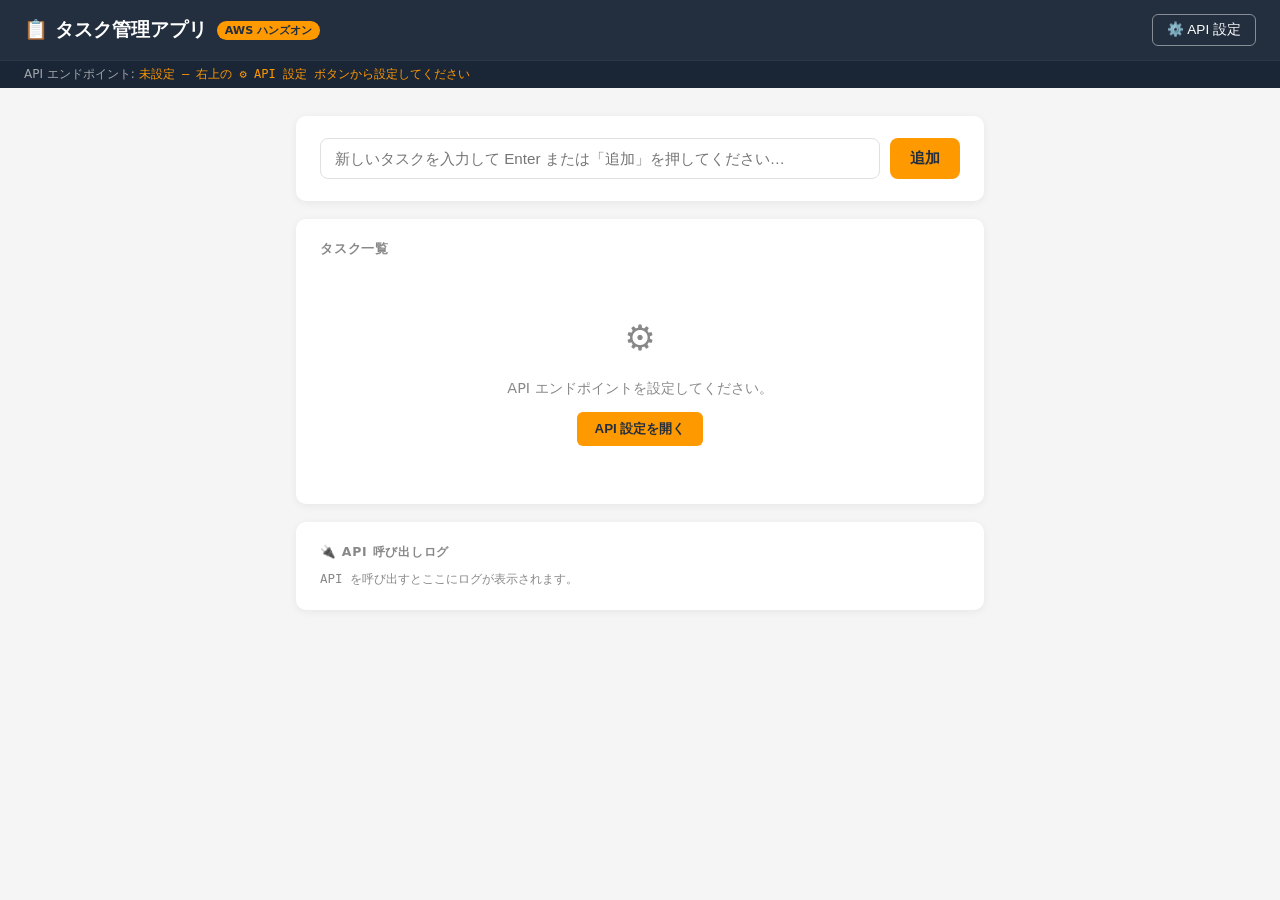
==== cloudformation-lambda-webapp/frontend/index.html @ 58112fe9 "feat: add cloudformation-lambda-webapp hands-on (Lambda + API Gateway + DynamoDB + S3) Agent-Logs-Ur" ====
<!DOCTYPE html>
<html lang="ja">
<head>
  <meta charset="UTF-8" />
  <meta name="viewport" content="width=device-width, initial-scale=1.0" />
  <title>タスク管理アプリ | AWS ハンズオン</title>
  <style>
    *, *::before, *::after { box-sizing: border-box; margin: 0; padding: 0; }

    :root {
      --primary: #232f3e;
      --accent:  #ff9900;
      --bg:      #f5f5f5;
      --card:    #ffffff;
      --text:    #333333;
      --muted:   #888888;
      --border:  #e0e0e0;
      --success: #2ecc71;
      --danger:  #e74c3c;
    }

    body {
      font-family: 'Segoe UI', system-ui, -apple-system, sans-serif;
      background: var(--bg);
      color: var(--text);
      min-height: 100vh;
    }

    /* ---- Header ---- */
    header {
      background: var(--primary);
      color: white;
      padding: 14px 24px;
      display: flex;
      align-items: center;
      justify-content: space-between;
    }
    .header-left { display: flex; align-items: center; gap: 10px; }
    header h1   { font-size: 1.2rem; font-weight: 600; }
    .aws-badge  {
      font-size: 0.7rem;
      background: var(--accent);
      color: var(--primary);
      padding: 2px 8px;
      border-radius: 12px;
      font-weight: 700;
    }
    .settings-btn {
      background: transparent;
      border: 1.5px solid rgba(255,255,255,0.45);
      color: white;
      padding: 6px 14px;
      border-radius: 6px;
      cursor: pointer;
      font-size: 0.85rem;
      display: flex;
      align-items: center;
      gap: 6px;
      transition: background 0.2s;
    }
    .settings-btn:hover { background: rgba(255,255,255,0.1); }

    /* ---- API Status Bar ---- */
    .api-bar {
      background: #1a2535;
      color: rgba(255,255,255,0.6);
      font-size: 0.75rem;
      padding: 5px 24px;
      border-top: 1px solid rgba(255,255,255,0.08);
      white-space: nowrap;
      overflow: hidden;
      text-overflow: ellipsis;
    }
    .api-bar .url { color: var(--accent); font-family: monospace; }

    /* ---- Main ---- */
    main {
      max-width: 720px;
      margin: 28px auto;
      padding: 0 16px;
    }

    /* ---- Card ---- */
    .card {
      background: var(--card);
      border-radius: 10px;
      box-shadow: 0 2px 8px rgba(0,0,0,0.06);
      padding: 22px 24px;
      margin-bottom: 18px;
    }

    /* ---- Add task form ---- */
    .add-form { display: flex; gap: 10px; }
    .add-form input {
      flex: 1;
      border: 1.5px solid var(--border);
      border-radius: 8px;
      padding: 10px 14px;
      font-size: 0.95rem;
      outline: none;
      transition: border-color 0.2s;
    }
    .add-form input:focus  { border-color: var(--accent); }
    .add-form button {
      background: var(--accent);
      color: var(--primary);
      border: none;
      border-radius: 8px;
      padding: 10px 20px;
      font-weight: 700;
      font-size: 0.95rem;
      cursor: pointer;
      white-space: nowrap;
      transition: opacity 0.2s;
    }
    .add-form button:hover    { opacity: 0.85; }
    .add-form button:disabled { opacity: 0.45; cursor: not-allowed; }

    /* ---- Task list ---- */
    .list-header {
      display: flex;
      align-items: center;
      justify-content: space-between;
      margin-bottom: 14px;
    }
    .list-header h2 {
      font-size: 0.8rem;
      font-weight: 700;
      color: var(--muted);
      text-transform: uppercase;
      letter-spacing: 0.06em;
    }
    .list-header .badge {
      font-size: 0.78rem;
      color: var(--muted);
    }

    .task-item {
      display: flex;
      align-items: center;
      gap: 12px;
      padding: 11px 0;
      border-bottom: 1px solid var(--border);
    }
    .task-item:last-child { border-bottom: none; }
    .task-item.done .task-title { text-decoration: line-through; color: var(--muted); }

    .check-circle {
      width: 22px; height: 22px;
      border: 2px solid var(--border);
      border-radius: 50%;
      cursor: pointer;
      display: flex; align-items: center; justify-content: center;
      flex-shrink: 0;
      font-size: 0.75rem;
      transition: all 0.18s;
      user-select: none;
    }
    .check-circle.checked { background: var(--success); border-color: var(--success); color: white; }
    .check-circle:hover    { border-color: var(--accent); }

    .task-title { flex: 1; font-size: 0.93rem; word-break: break-word; }

    .del-btn {
      background: none;
      border: none;
      color: var(--muted);
      cursor: pointer;
      padding: 4px 6px;
      border-radius: 4px;
      font-size: 0.9rem;
      opacity: 0;
      transition: color 0.15s, opacity 0.15s;
      flex-shrink: 0;
    }
    .task-item:hover .del-btn { opacity: 1; }
    .del-btn:hover { color: var(--danger); }

    .empty-state {
      text-align: center;
      padding: 36px 0;
      color: var(--muted);
      font-size: 0.9rem;
      line-height: 1.7;
    }
    .empty-state .icon { font-size: 2.2rem; margin-bottom: 8px; }
    .empty-state button {
      margin-top: 12px;
      padding: 8px 18px;
      background: var(--accent);
      color: var(--primary);
      border: none;
      border-radius: 6px;
      font-weight: 700;
      cursor: pointer;
    }

    /* ---- API log ---- */
    .log-card h3 {
      font-size: 0.78rem;
      font-weight: 700;
      color: var(--muted);
      text-transform: uppercase;
      letter-spacing: 0.06em;
      margin-bottom: 10px;
    }
    .log-entries {
      font-family: monospace;
      font-size: 0.78rem;
      max-height: 150px;
      overflow-y: auto;
    }
    .log-entry {
      padding: 4px 8px;
      border-radius: 4px;
      margin-bottom: 3px;
      display: flex;
      gap: 10px;
      align-items: baseline;
    }
    .log-entry.ok  { background: #f0fdf4; color: #166534; }
    .log-entry.err { background: #fef2f2; color: #991b1b; }
    .log-time { color: var(--muted); flex-shrink: 0; }

    /* ---- Settings Modal ---- */
    .overlay {
      position: fixed; inset: 0;
      background: rgba(0,0,0,0.5);
      display: flex; align-items: center; justify-content: center;
      z-index: 200;
    }
    .overlay.hidden { display: none; }
    .modal {
      background: var(--card);
      border-radius: 12px;
      padding: 28px;
      width: 100%;
      max-width: 500px;
      margin: 16px;
      box-shadow: 0 20px 60px rgba(0,0,0,0.2);
    }
    .modal h2    { font-size: 1.1rem; margin-bottom: 4px; }
    .modal .sub  { color: var(--muted); font-size: 0.85rem; margin-bottom: 20px; line-height: 1.5; }
    .modal label { display: block; font-size: 0.85rem; font-weight: 600; margin-bottom: 6px; }
    .modal input {
      width: 100%;
      border: 1.5px solid var(--border);
      border-radius: 8px;
      padding: 10px 14px;
      font-size: 0.85rem;
      font-family: monospace;
      outline: none;
      transition: border-color 0.2s;
    }
    .modal input:focus { border-color: var(--accent); }
    .modal .hint { font-size: 0.78rem; color: var(--muted); margin-top: 6px; margin-bottom: 22px; line-height: 1.5; }
    .modal .hint code {
      background: #f5f5f5;
      padding: 1px 5px;
      border-radius: 3px;
      font-family: monospace;
    }
    .modal-actions { display: flex; justify-content: flex-end; gap: 10px; }
    .modal-actions button {
      padding: 9px 20px;
      border-radius: 7px;
      font-size: 0.88rem;
      cursor: pointer;
      font-weight: 600;
    }
    .btn-cancel { background: transparent; border: 1.5px solid var(--border); color: var(--text); }
    .btn-save   { background: var(--accent); border: none; color: var(--primary); }
    .btn-cancel:hover { background: var(--bg); }
    .btn-save:hover   { opacity: 0.85; }
  </style>
</head>
<body>

  <!-- ===== Header ===== -->
  <header>
    <div class="header-left">
      <h1>📋 タスク管理アプリ</h1>
      <span class="aws-badge">AWS ハンズオン</span>
    </div>
    <button class="settings-btn" onclick="openSettings()">⚙️ API 設定</button>
  </header>

  <div class="api-bar">
    API エンドポイント:&nbsp;<span class="url" id="apiUrlDisplay">未設定 — 右上の ⚙️ API 設定 ボタンから設定してください</span>
  </div>

  <!-- ===== Main ===== -->
  <main>

    <!-- Add task -->
    <div class="card">
      <div class="add-form">
        <input id="taskInput" type="text" placeholder="新しいタスクを入力して Enter または「追加」を押してください…" maxlength="100"
               onkeydown="if(event.key==='Enter') addTask()" />
        <button id="addBtn" onclick="addTask()">追加</button>
      </div>
    </div>

    <!-- Task list -->
    <div class="card">
      <div class="list-header">
        <h2>タスク一覧</h2>
        <span class="badge" id="taskBadge"></span>
      </div>
      <div id="taskList">
        <div class="empty-state">
          <div class="icon">⚙️</div>
          API エンドポイントを設定してください。<br>
          <button onclick="openSettings()">API 設定を開く</button>
        </div>
      </div>
    </div>

    <!-- API log -->
    <div class="card log-card">
      <h3>🔌 API 呼び出しログ</h3>
      <div class="log-entries" id="logEntries">
        <div style="color:var(--muted);font-size:0.78rem;">API を呼び出すとここにログが表示されます。</div>
      </div>
    </div>

  </main>

  <!-- ===== Settings Modal ===== -->
  <div class="overlay hidden" id="overlay" onclick="handleOverlayClick(event)">
    <div class="modal">
      <h2>⚙️ API エンドポイントの設定</h2>
      <p class="sub">
        CloudFormation スタックのデプロイ後、コンソールの「出力」タブに表示される
        <strong>ApiEndpoint</strong> の値をコピーして貼り付けてください。
      </p>
      <label for="apiUrlInput">API Gateway エンドポイント URL</label>
      <input id="apiUrlInput" type="text"
             placeholder="https://xxxxxxxxxx.execute-api.ap-northeast-1.amazonaws.com/prod" />
      <p class="hint">
        💡 例: <code>https://abc12345.execute-api.ap-northeast-1.amazonaws.com/prod</code><br>
        末尾のスラッシュは不要です。
      </p>
      <div class="modal-actions">
        <button class="btn-cancel" onclick="closeSettings()">キャンセル</button>
        <button class="btn-save"   onclick="saveSettings()">保存して再読み込み</button>
      </div>
    </div>
  </div>

  <script>
    'use strict';

    const LS_KEY = 'task-app-api-url';
    let apiBase = (localStorage.getItem(LS_KEY) || '').replace(/\/$/, '');
    let tasks   = [];

    /* ------------------------------------------------------------------ */
    /* Settings modal                                                       */
    /* ------------------------------------------------------------------ */
    function openSettings() {
      document.getElementById('apiUrlInput').value = apiBase;
      document.getElementById('overlay').classList.remove('hidden');
    }
    function closeSettings() {
      document.getElementById('overlay').classList.add('hidden');
    }
    function handleOverlayClick(e) {
      if (e.target === document.getElementById('overlay')) closeSettings();
    }
    function saveSettings() {
      const val = document.getElementById('apiUrlInput').value.trim().replace(/\/$/, '');
      if (!val) { alert('URL を入力してください。'); return; }
      localStorage.setItem(LS_KEY, val);
      apiBase = val;
      updateApiBar();
      closeSettings();
      loadTasks();
    }
    function updateApiBar() {
      document.getElementById('apiUrlDisplay').textContent =
        apiBase || '未設定 — 右上の ⚙️ API 設定 ボタンから設定してください';
    }

    /* ------------------------------------------------------------------ */
    /* API log                                                              */
    /* ------------------------------------------------------------------ */
    function addLog(method, path, status, ok) {
      const entries = document.getElementById('logEntries');
      // 初回ログ時にプレースホルダーを消す
      if (entries.children.length === 1 && !entries.children[0].classList.contains('log-entry')) {
        entries.innerHTML = '';
      }
      const t   = new Date().toLocaleTimeString('ja-JP');
      const div = document.createElement('div');
      div.className = 'log-entry ' + (ok ? 'ok' : 'err');
      div.innerHTML =
        `<span class="log-time">${t}</span>` +
        `<span>${method} ${path}</span>` +
        `<span>→ ${status}</span>`;
      entries.insertBefore(div, entries.firstChild);
      while (entries.children.length > 20) entries.removeChild(entries.lastChild);
    }

    /* ------------------------------------------------------------------ */
    /* Generic API call                                                     */
    /* ------------------------------------------------------------------ */
    async function callApi(method, path, body) {
      if (!apiBase) {
        openSettings();
        return null;
      }
      const opts = { method, headers: { 'Content-Type': 'application/json' } };
      if (body !== undefined) opts.body = JSON.stringify(body);
      try {
        const resp = await fetch(apiBase + path, opts);
        const data = await resp.json();
        addLog(method, path, resp.status, resp.ok);
        if (!resp.ok) throw new Error(data.error || resp.statusText);
        return data;
      } catch (err) {
        addLog(method, path, err.message || 'エラー', false);
        console.error(err);
        return null;
      }
    }

    /* ------------------------------------------------------------------ */
    /* Render                                                               */
    /* ------------------------------------------------------------------ */
    function renderTasks() {
      const list    = document.getElementById('taskList');
      const pending = tasks.filter(t => !t.completed).length;
      document.getElementById('taskBadge').textContent =
        tasks.length === 0 ? '' : `残り ${pending} / ${tasks.length} 件`;

      if (tasks.length === 0) {
        list.innerHTML =
          '<div class="empty-state">' +
          '<div class="icon">✅</div>' +
          'タスクはありません。<br>上のフォームから追加してください。' +
          '</div>';
        return;
      }

      list.innerHTML = tasks.map(task => `
        <div class="task-item${task.completed ? ' done' : ''}" id="ti-${task.id}">
          <div class="check-circle${task.completed ? ' checked' : ''}"
               onclick="toggleTask('${task.id}', ${!task.completed})"
               title="${task.completed ? '未完了に戻す' : '完了にする'}">
            ${task.completed ? '✓' : ''}
          </div>
          <span class="task-title">${escHtml(task.title)}</span>
          <button class="del-btn" onclick="deleteTask('${task.id}')" title="削除">🗑</button>
        </div>`).join('');
    }

    /* ------------------------------------------------------------------ */
    /* CRUD operations                                                      */
    /* ------------------------------------------------------------------ */
    async function loadTasks() {
      document.getElementById('taskList').innerHTML =
        '<div class="empty-state"><div class="icon">⏳</div>読み込み中…</div>';
      const data = await callApi('GET', '/tasks');
      if (data === null) {
        document.getElementById('taskList').innerHTML =
          '<div class="empty-state"><div class="icon">⚠️</div>' +
          'API に接続できませんでした。<br>設定を確認してください。' +
          '<br><button onclick="openSettings()">API 設定を開く</button></div>';
        return;
      }
      tasks = data;
      renderTasks();
    }

    async function addTask() {
      const input = document.getElementById('taskInput');
      const title = input.value.trim();
      if (!title) { input.focus(); return; }
      const btn = document.getElementById('addBtn');
      btn.disabled = true;
      const result = await callApi('POST', '/tasks', { title });
      btn.disabled = false;
      if (result) {
        input.value = '';
        tasks.unshift(result);
        renderTasks();
      }
    }

    async function toggleTask(id, completed) {
      const result = await callApi('PUT', `/tasks/${id}`, { completed });
      if (result) {
        const idx = tasks.findIndex(t => t.id === id);
        if (idx !== -1) { tasks[idx] = result; }
        renderTasks();
      }
    }

    async function deleteTask(id) {
      if (!confirm('このタスクを削除しますか？')) return;
      const result = await callApi('DELETE', `/tasks/${id}`);
      if (result !== null) {
        tasks = tasks.filter(t => t.id !== id);
        renderTasks();
      }
    }

    /* ------------------------------------------------------------------ */
    /* Utilities                                                            */
    /* ------------------------------------------------------------------ */
    function escHtml(s) {
      return s
        .replace(/&/g,  '&amp;')
        .replace(/</g,  '&lt;')
        .replace(/>/g,  '&gt;')
        .replace(/"/g,  '&quot;')
        .replace(/'/g,  '&#39;');
    }

    /* ------------------------------------------------------------------ */
    /* Init                                                                 */
    /* ------------------------------------------------------------------ */
    updateApiBar();
    if (apiBase) {
      loadTasks();
    }
  </script>
</body>
</html>
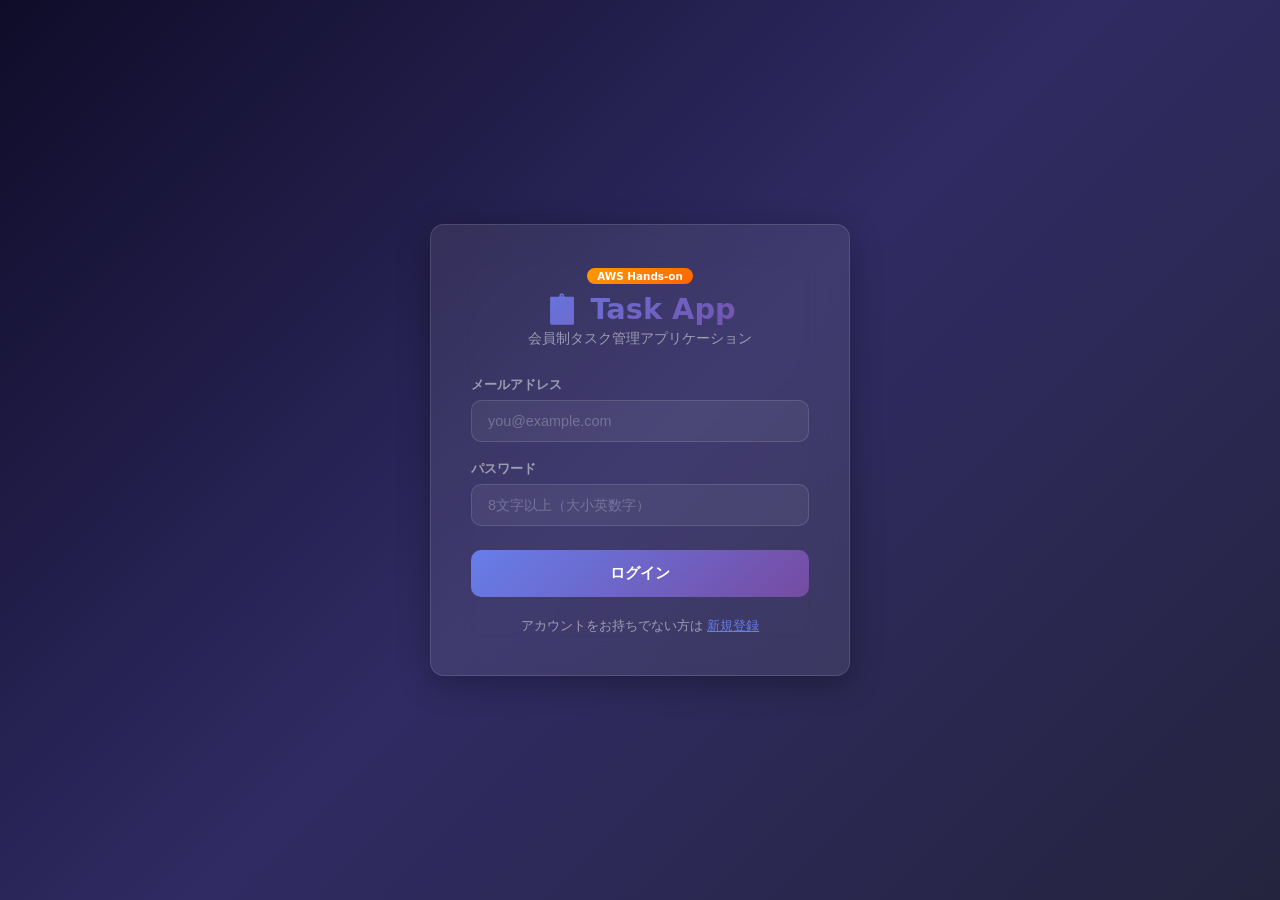
==== commit 7ce0ee8b: "feat: Add reference frontend HTML, rewrite README with full architecture docs Agent-Logs-Url: https:" ====
--- a/cloudformation-lambda-webapp/frontend/index.html
+++ b/cloudformation-lambda-webapp/frontend/index.html
@@ -1,530 +1,357 @@
+<!--
+  ============================================================
+  このファイルはリポジトリ上での参照用です。
+  実際のデプロイ時は CloudFormation テンプレート内の
+  S3DeployFunction Lambda が同等の HTML を自動生成し
+  S3 バケットに配置します。
+  ============================================================
+  API エンドポイントや Cognito の設定値はスタック作成時に
+  Lambda が自動で埋め込むため、手動設定は不要です。
+-->
 <!DOCTYPE html>
 <html lang="ja">
 <head>
-  <meta charset="UTF-8" />
-  <meta name="viewport" content="width=device-width, initial-scale=1.0" />
-  <title>タスク管理アプリ | AWS ハンズオン</title>
-  <style>
-    *, *::before, *::after { box-sizing: border-box; margin: 0; padding: 0; }
-
-    :root {
-      --primary: #232f3e;
-      --accent:  #ff9900;
-      --bg:      #f5f5f5;
-      --card:    #ffffff;
-      --text:    #333333;
-      --muted:   #888888;
-      --border:  #e0e0e0;
-      --success: #2ecc71;
-      --danger:  #e74c3c;
-    }
-
-    body {
-      font-family: 'Segoe UI', system-ui, -apple-system, sans-serif;
-      background: var(--bg);
-      color: var(--text);
-      min-height: 100vh;
-    }
-
-    /* ---- Header ---- */
-    header {
-      background: var(--primary);
-      color: white;
-      padding: 14px 24px;
-      display: flex;
-      align-items: center;
-      justify-content: space-between;
-    }
-    .header-left { display: flex; align-items: center; gap: 10px; }
-    header h1   { font-size: 1.2rem; font-weight: 600; }
-    .aws-badge  {
-      font-size: 0.7rem;
-      background: var(--accent);
-      color: var(--primary);
-      padding: 2px 8px;
-      border-radius: 12px;
-      font-weight: 700;
-    }
-    .settings-btn {
-      background: transparent;
-      border: 1.5px solid rgba(255,255,255,0.45);
-      color: white;
-      padding: 6px 14px;
-      border-radius: 6px;
-      cursor: pointer;
-      font-size: 0.85rem;
-      display: flex;
-      align-items: center;
-      gap: 6px;
-      transition: background 0.2s;
-    }
-    .settings-btn:hover { background: rgba(255,255,255,0.1); }
-
-    /* ---- API Status Bar ---- */
-    .api-bar {
-      background: #1a2535;
-      color: rgba(255,255,255,0.6);
-      font-size: 0.75rem;
-      padding: 5px 24px;
-      border-top: 1px solid rgba(255,255,255,0.08);
-      white-space: nowrap;
-      overflow: hidden;
-      text-overflow: ellipsis;
-    }
-    .api-bar .url { color: var(--accent); font-family: monospace; }
-
-    /* ---- Main ---- */
-    main {
-      max-width: 720px;
-      margin: 28px auto;
-      padding: 0 16px;
-    }
-
-    /* ---- Card ---- */
-    .card {
-      background: var(--card);
-      border-radius: 10px;
-      box-shadow: 0 2px 8px rgba(0,0,0,0.06);
-      padding: 22px 24px;
-      margin-bottom: 18px;
-    }
-
-    /* ---- Add task form ---- */
-    .add-form { display: flex; gap: 10px; }
-    .add-form input {
-      flex: 1;
-      border: 1.5px solid var(--border);
-      border-radius: 8px;
-      padding: 10px 14px;
-      font-size: 0.95rem;
-      outline: none;
-      transition: border-color 0.2s;
-    }
-    .add-form input:focus  { border-color: var(--accent); }
-    .add-form button {
-      background: var(--accent);
-      color: var(--primary);
-      border: none;
-      border-radius: 8px;
-      padding: 10px 20px;
-      font-weight: 700;
-      font-size: 0.95rem;
-      cursor: pointer;
-      white-space: nowrap;
-      transition: opacity 0.2s;
-    }
-    .add-form button:hover    { opacity: 0.85; }
-    .add-form button:disabled { opacity: 0.45; cursor: not-allowed; }
-
-    /* ---- Task list ---- */
-    .list-header {
-      display: flex;
-      align-items: center;
-      justify-content: space-between;
-      margin-bottom: 14px;
-    }
-    .list-header h2 {
-      font-size: 0.8rem;
-      font-weight: 700;
-      color: var(--muted);
-      text-transform: uppercase;
-      letter-spacing: 0.06em;
-    }
-    .list-header .badge {
-      font-size: 0.78rem;
-      color: var(--muted);
-    }
-
-    .task-item {
-      display: flex;
-      align-items: center;
-      gap: 12px;
-      padding: 11px 0;
-      border-bottom: 1px solid var(--border);
-    }
-    .task-item:last-child { border-bottom: none; }
-    .task-item.done .task-title { text-decoration: line-through; color: var(--muted); }
-
-    .check-circle {
-      width: 22px; height: 22px;
-      border: 2px solid var(--border);
-      border-radius: 50%;
-      cursor: pointer;
-      display: flex; align-items: center; justify-content: center;
-      flex-shrink: 0;
-      font-size: 0.75rem;
-      transition: all 0.18s;
-      user-select: none;
-    }
-    .check-circle.checked { background: var(--success); border-color: var(--success); color: white; }
-    .check-circle:hover    { border-color: var(--accent); }
-
-    .task-title { flex: 1; font-size: 0.93rem; word-break: break-word; }
-
-    .del-btn {
-      background: none;
-      border: none;
-      color: var(--muted);
-      cursor: pointer;
-      padding: 4px 6px;
-      border-radius: 4px;
-      font-size: 0.9rem;
-      opacity: 0;
-      transition: color 0.15s, opacity 0.15s;
-      flex-shrink: 0;
-    }
-    .task-item:hover .del-btn { opacity: 1; }
-    .del-btn:hover { color: var(--danger); }
-
-    .empty-state {
-      text-align: center;
-      padding: 36px 0;
-      color: var(--muted);
-      font-size: 0.9rem;
-      line-height: 1.7;
-    }
-    .empty-state .icon { font-size: 2.2rem; margin-bottom: 8px; }
-    .empty-state button {
-      margin-top: 12px;
-      padding: 8px 18px;
-      background: var(--accent);
-      color: var(--primary);
-      border: none;
-      border-radius: 6px;
-      font-weight: 700;
-      cursor: pointer;
-    }
-
-    /* ---- API log ---- */
-    .log-card h3 {
-      font-size: 0.78rem;
-      font-weight: 700;
-      color: var(--muted);
-      text-transform: uppercase;
-      letter-spacing: 0.06em;
-      margin-bottom: 10px;
-    }
-    .log-entries {
-      font-family: monospace;
-      font-size: 0.78rem;
-      max-height: 150px;
-      overflow-y: auto;
-    }
-    .log-entry {
-      padding: 4px 8px;
-      border-radius: 4px;
-      margin-bottom: 3px;
-      display: flex;
-      gap: 10px;
-      align-items: baseline;
-    }
-    .log-entry.ok  { background: #f0fdf4; color: #166534; }
-    .log-entry.err { background: #fef2f2; color: #991b1b; }
-    .log-time { color: var(--muted); flex-shrink: 0; }
-
-    /* ---- Settings Modal ---- */
-    .overlay {
-      position: fixed; inset: 0;
-      background: rgba(0,0,0,0.5);
-      display: flex; align-items: center; justify-content: center;
-      z-index: 200;
-    }
-    .overlay.hidden { display: none; }
-    .modal {
-      background: var(--card);
-      border-radius: 12px;
-      padding: 28px;
-      width: 100%;
-      max-width: 500px;
-      margin: 16px;
-      box-shadow: 0 20px 60px rgba(0,0,0,0.2);
-    }
-    .modal h2    { font-size: 1.1rem; margin-bottom: 4px; }
-    .modal .sub  { color: var(--muted); font-size: 0.85rem; margin-bottom: 20px; line-height: 1.5; }
-    .modal label { display: block; font-size: 0.85rem; font-weight: 600; margin-bottom: 6px; }
-    .modal input {
-      width: 100%;
-      border: 1.5px solid var(--border);
-      border-radius: 8px;
-      padding: 10px 14px;
-      font-size: 0.85rem;
-      font-family: monospace;
-      outline: none;
-      transition: border-color 0.2s;
-    }
-    .modal input:focus { border-color: var(--accent); }
-    .modal .hint { font-size: 0.78rem; color: var(--muted); margin-top: 6px; margin-bottom: 22px; line-height: 1.5; }
-    .modal .hint code {
-      background: #f5f5f5;
-      padding: 1px 5px;
-      border-radius: 3px;
-      font-family: monospace;
-    }
-    .modal-actions { display: flex; justify-content: flex-end; gap: 10px; }
-    .modal-actions button {
-      padding: 9px 20px;
-      border-radius: 7px;
-      font-size: 0.88rem;
-      cursor: pointer;
-      font-weight: 600;
-    }
-    .btn-cancel { background: transparent; border: 1.5px solid var(--border); color: var(--text); }
-    .btn-save   { background: var(--accent); border: none; color: var(--primary); }
-    .btn-cancel:hover { background: var(--bg); }
-    .btn-save:hover   { opacity: 0.85; }
-  </style>
+<meta charset="UTF-8"/>
+<meta name="viewport" content="width=device-width,initial-scale=1.0"/>
+<title>Task App | AWS Hands-on</title>
+<style>
+*,*::before,*::after{box-sizing:border-box;margin:0;padding:0}
+:root{--bg1:#0f0c29;--bg2:#302b63;--bg3:#24243e;--glass:rgba(255,255,255,.08);--glass-border:rgba(255,255,255,.12);--text:#f0f0f0;--muted:rgba(255,255,255,.5);--accent:#667eea;--accent2:#764ba2;--success:#48bb78;--danger:#fc8181;--warning:#f6ad55;--radius:14px;--shadow:0 8px 32px rgba(0,0,0,.3)}
+body{font-family:'Segoe UI',system-ui,-apple-system,sans-serif;background:linear-gradient(135deg,var(--bg1),var(--bg2),var(--bg3));color:var(--text);min-height:100vh;overflow-x:hidden}
+.hidden{display:none!important}
+
+/* Auth pages */
+.auth-wrap{min-height:100vh;display:flex;align-items:center;justify-content:center;padding:20px}
+.auth-card{background:var(--glass);backdrop-filter:blur(20px);border:1px solid var(--glass-border);border-radius:var(--radius);padding:40px;width:100%;max-width:420px;box-shadow:var(--shadow)}
+.auth-card h1{font-size:1.8rem;text-align:center;margin-bottom:4px;background:linear-gradient(135deg,var(--accent),var(--accent2));-webkit-background-clip:text;-webkit-text-fill-color:transparent}
+.auth-card .subtitle{text-align:center;color:var(--muted);font-size:.85rem;margin-bottom:28px}
+.auth-card .aws-tag{display:inline-block;background:linear-gradient(135deg,#ff9900,#ff6600);color:#fff;font-size:.65rem;padding:2px 10px;border-radius:20px;font-weight:700;margin-bottom:8px}
+.form-group{margin-bottom:18px}
+.form-group label{display:block;font-size:.82rem;color:var(--muted);margin-bottom:6px;font-weight:600}
+.form-group input{width:100%;background:rgba(255,255,255,.06);border:1px solid var(--glass-border);border-radius:10px;padding:12px 16px;color:var(--text);font-size:.9rem;outline:none;transition:border .2s}
+.form-group input:focus{border-color:var(--accent)}
+.form-group input::placeholder{color:rgba(255,255,255,.25)}
+.btn{width:100%;padding:13px;border:none;border-radius:10px;font-size:.95rem;font-weight:700;cursor:pointer;transition:all .2s;margin-top:6px}
+.btn-primary{background:linear-gradient(135deg,var(--accent),var(--accent2));color:#fff}
+.btn-primary:hover{opacity:.9;transform:translateY(-1px)}
+.btn-primary:disabled{opacity:.4;cursor:not-allowed;transform:none}
+.auth-link{text-align:center;margin-top:20px;font-size:.84rem;color:var(--muted)}
+.auth-link a{color:var(--accent);cursor:pointer;text-decoration:underline}
+.msg{padding:10px 14px;border-radius:8px;font-size:.82rem;margin-bottom:14px;display:none}
+.msg.err{display:block;background:rgba(252,129,129,.12);color:var(--danger);border:1px solid rgba(252,129,129,.2)}
+.msg.ok{display:block;background:rgba(72,187,120,.12);color:var(--success);border:1px solid rgba(72,187,120,.2)}
+
+/* App layout */
+.app-header{background:rgba(15,12,41,.85);backdrop-filter:blur(12px);border-bottom:1px solid var(--glass-border);padding:14px 24px;display:flex;align-items:center;justify-content:space-between;position:sticky;top:0;z-index:50}
+.app-header .logo{font-size:1.15rem;font-weight:700;background:linear-gradient(135deg,var(--accent),var(--accent2));-webkit-background-clip:text;-webkit-text-fill-color:transparent}
+.app-header .right{display:flex;align-items:center;gap:14px}
+.user-badge{font-size:.8rem;color:var(--muted);background:var(--glass);padding:6px 14px;border-radius:20px;border:1px solid var(--glass-border)}
+.btn-sm{padding:7px 16px;border:1px solid var(--glass-border);background:var(--glass);color:var(--text);border-radius:8px;font-size:.82rem;cursor:pointer;transition:all .2s}
+.btn-sm:hover{background:rgba(255,255,255,.12)}
+.btn-logout{border-color:rgba(252,129,129,.3);color:var(--danger)}
+.app-body{max-width:900px;margin:28px auto;padding:0 20px;display:grid;grid-template-columns:1fr 280px;gap:20px}
+@media(max-width:768px){.app-body{grid-template-columns:1fr}}
+
+.card{background:var(--glass);backdrop-filter:blur(16px);border:1px solid var(--glass-border);border-radius:var(--radius);padding:22px;box-shadow:var(--shadow);margin-bottom:18px}
+.card h2{font-size:.78rem;text-transform:uppercase;letter-spacing:.08em;color:var(--muted);margin-bottom:14px;font-weight:700}
+
+/* Add task */
+.add-row{display:flex;gap:10px}
+.add-row input{flex:1;background:rgba(255,255,255,.06);border:1px solid var(--glass-border);border-radius:10px;padding:11px 16px;color:var(--text);font-size:.9rem;outline:none;transition:border .2s}
+.add-row input:focus{border-color:var(--accent)}
+.add-row input::placeholder{color:rgba(255,255,255,.25)}
+.add-row button{background:linear-gradient(135deg,var(--accent),var(--accent2));color:#fff;border:none;border-radius:10px;padding:11px 22px;font-weight:700;font-size:.9rem;cursor:pointer;white-space:nowrap;transition:all .2s}
+.add-row button:hover{opacity:.9}
+
+/* Task list */
+.task-item{display:flex;align-items:center;gap:12px;padding:12px 0;border-bottom:1px solid var(--glass-border);transition:all .2s}
+.task-item:last-child{border-bottom:none}
+.task-item.done .task-title{text-decoration:line-through;color:var(--muted)}
+.chk{width:22px;height:22px;border:2px solid var(--glass-border);border-radius:50%;cursor:pointer;display:flex;align-items:center;justify-content:center;flex-shrink:0;font-size:.7rem;transition:all .18s;user-select:none}
+.chk.on{background:var(--success);border-color:var(--success);color:#fff}
+.chk:hover{border-color:var(--accent)}
+.task-title{flex:1;font-size:.9rem;word-break:break-word}
+.del-btn{background:none;border:none;color:var(--muted);cursor:pointer;padding:4px 8px;border-radius:6px;font-size:.85rem;opacity:0;transition:all .15s}
+.task-item:hover .del-btn{opacity:1}
+.del-btn:hover{color:var(--danger)}
+.empty{text-align:center;padding:36px 0;color:var(--muted);font-size:.88rem;line-height:1.8}
+.empty .icon{font-size:2.4rem;margin-bottom:8px}
+
+/* Stats */
+.stat-grid{display:grid;grid-template-columns:1fr 1fr;gap:10px;margin-bottom:16px}
+.stat-box{background:rgba(255,255,255,.04);border-radius:10px;padding:14px;text-align:center;border:1px solid var(--glass-border)}
+.stat-box .num{font-size:1.6rem;font-weight:800;background:linear-gradient(135deg,var(--accent),var(--accent2));-webkit-background-clip:text;-webkit-text-fill-color:transparent}
+.stat-box .lbl{font-size:.7rem;color:var(--muted);margin-top:2px}
+
+/* Profile */
+.profile-info{display:flex;flex-direction:column;gap:10px;font-size:.85rem}
+.profile-info .row{display:flex;justify-content:space-between;padding:8px 0;border-bottom:1px solid var(--glass-border)}
+.profile-info .row:last-child{border:none}
+.profile-info .lbl{color:var(--muted)}
+.profile-edit{margin-top:10px;display:flex;gap:8px}
+.profile-edit input{flex:1;background:rgba(255,255,255,.06);border:1px solid var(--glass-border);border-radius:8px;padding:8px 12px;color:var(--text);font-size:.82rem;outline:none}
+.profile-edit button{background:var(--accent);color:#fff;border:none;border-radius:8px;padding:8px 16px;font-size:.82rem;cursor:pointer;font-weight:600}
+
+/* Log */
+.log-entries{font-family:'Cascadia Code',monospace;font-size:.72rem;max-height:180px;overflow-y:auto}
+.log-entry{padding:4px 10px;border-radius:6px;margin-bottom:3px;display:flex;gap:10px;align-items:baseline}
+.log-entry.ok{background:rgba(72,187,120,.08);color:var(--success)}
+.log-entry.err{background:rgba(252,129,129,.08);color:var(--danger)}
+.log-time{color:var(--muted);flex-shrink:0}
+
+::-webkit-scrollbar{width:6px}
+::-webkit-scrollbar-track{background:transparent}
+::-webkit-scrollbar-thumb{background:var(--glass-border);border-radius:3px}
+.spinner{display:inline-block;width:18px;height:18px;border:2px solid var(--glass-border);border-top-color:var(--accent);border-radius:50%;animation:spin .6s linear infinite}
+@keyframes spin{to{transform:rotate(360deg)}}
+</style>
 </head>
 <body>
 
-  <!-- ===== Header ===== -->
-  <header>
-    <div class="header-left">
-      <h1>📋 タスク管理アプリ</h1>
-      <span class="aws-badge">AWS ハンズオン</span>
-    </div>
-    <button class="settings-btn" onclick="openSettings()">⚙️ API 設定</button>
-  </header>
-
-  <div class="api-bar">
-    API エンドポイント:&nbsp;<span class="url" id="apiUrlDisplay">未設定 — 右上の ⚙️ API 設定 ボタンから設定してください</span>
+<!-- ===== Login ===== -->
+<div id="login-view" class="view auth-wrap">
+<div class="auth-card">
+<div style="text-align:center"><span class="aws-tag">AWS Hands-on</span></div>
+<h1>📋 Task App</h1>
+<p class="subtitle">会員制タスク管理アプリケーション</p>
+<div id="login-msg" class="msg"></div>
+<div class="form-group"><label>メールアドレス</label><input id="login-email" type="email" placeholder="you@example.com"/></div>
+<div class="form-group"><label>パスワード</label><input id="login-password" type="password" placeholder="8文字以上（大小英数字）"/></div>
+<button class="btn btn-primary" id="login-btn" onclick="doLogin()">ログイン</button>
+<p class="auth-link">アカウントをお持ちでない方は <a onclick="showView('register')">新規登録</a></p>
+</div></div>
+
+<!-- ===== Register ===== -->
+<div id="register-view" class="view auth-wrap hidden">
+<div class="auth-card">
+<div style="text-align:center"><span class="aws-tag">AWS Hands-on</span></div>
+<h1>新規登録</h1>
+<p class="subtitle">メールアドレスで会員登録</p>
+<div id="reg-msg" class="msg"></div>
+<div class="form-group"><label>メールアドレス</label><input id="reg-email" type="email" placeholder="you@example.com"/></div>
+<div class="form-group"><label>パスワード</label><input id="reg-password" type="password" placeholder="8文字以上（大小英数字）"/></div>
+<div class="form-group"><label>パスワード（確認）</label><input id="reg-password2" type="password" placeholder="もう一度入力"/></div>
+<button class="btn btn-primary" onclick="doRegister()">登録する</button>
+<p class="auth-link">アカウントをお持ちの方は <a onclick="showView('login')">ログイン</a></p>
+</div></div>
+
+<!-- ===== Verify ===== -->
+<div id="verify-view" class="view auth-wrap hidden">
+<div class="auth-card">
+<div style="text-align:center"><span class="aws-tag">AWS Hands-on</span></div>
+<h1>メール確認</h1>
+<p class="subtitle">登録メールアドレスに届いた確認コードを入力してください</p>
+<div id="verify-msg" class="msg"></div>
+<div class="form-group"><label>確認コード</label><input id="verify-code" type="text" placeholder="6桁の確認コード" maxlength="6"/></div>
+<button class="btn btn-primary" onclick="doVerify()">確認する</button>
+<p class="auth-link"><a onclick="doResend()">確認コードを再送信</a></p>
+</div></div>
+
+<!-- ===== Main App ===== -->
+<div id="app-view" class="view hidden">
+<div class="app-header">
+  <span class="logo">📋 Task App</span>
+  <div class="right">
+    <span class="user-badge" id="user-email"></span>
+    <button class="btn-sm" onclick="showProfile()">プロフィール</button>
+    <button class="btn-sm btn-logout" onclick="doLogout()">ログアウト</button>
   </div>
-
-  <!-- ===== Main ===== -->
-  <main>
-
-    <!-- Add task -->
-    <div class="card">
-      <div class="add-form">
-        <input id="taskInput" type="text" placeholder="新しいタスクを入力して Enter または「追加」を押してください…" maxlength="100"
-               onkeydown="if(event.key==='Enter') addTask()" />
-        <button id="addBtn" onclick="addTask()">追加</button>
+</div>
+<div class="app-body">
+  <div class="main-col">
+    <div class="card"><h2>タスクを追加</h2>
+      <div class="add-row">
+        <input id="taskInput" type="text" placeholder="新しいタスクを入力…" maxlength="200" onkeydown="if(event.key==='Enter')addTask()"/>
+        <button onclick="addTask()">追加</button>
       </div>
     </div>
-
-    <!-- Task list -->
-    <div class="card">
-      <div class="list-header">
-        <h2>タスク一覧</h2>
-        <span class="badge" id="taskBadge"></span>
+    <div class="card"><h2>タスク一覧 <span id="taskBadge" style="float:right;font-weight:400"></span></h2>
+      <div id="taskList"><div class="empty"><div class="icon"><div class="spinner"></div></div>読み込み中…</div></div>
+    </div>
+    <div class="card"><h2>API ログ</h2>
+      <div class="log-entries" id="logEntries"><div style="color:var(--muted);font-size:.78rem">API を呼び出すとここにログが表示されます</div></div>
+    </div>
+  </div>
+  <div class="side-col">
+    <div class="card"><h2>統計</h2>
+      <div class="stat-grid">
+        <div class="stat-box"><div class="num" id="stat-total">0</div><div class="lbl">全タスク</div></div>
+        <div class="stat-box"><div class="num" id="stat-done">0</div><div class="lbl">完了</div></div>
+        <div class="stat-box"><div class="num" id="stat-pending">0</div><div class="lbl">未完了</div></div>
+        <div class="stat-box"><div class="num" id="stat-rate">0%</div><div class="lbl">完了率</div></div>
       </div>
-      <div id="taskList">
-        <div class="empty-state">
-          <div class="icon">⚙️</div>
-          API エンドポイントを設定してください。<br>
-          <button onclick="openSettings()">API 設定を開く</button>
-        </div>
+    </div>
+    <div class="card"><h2>プロフィール</h2>
+      <div class="profile-info">
+        <div class="row"><span class="lbl">メール</span><span id="prof-email">-</span></div>
+        <div class="row"><span class="lbl">表示名</span><span id="prof-name">-</span></div>
       </div>
-    </div>
-
-    <!-- API log -->
-    <div class="card log-card">
-      <h3>🔌 API 呼び出しログ</h3>
-      <div class="log-entries" id="logEntries">
-        <div style="color:var(--muted);font-size:0.78rem;">API を呼び出すとここにログが表示されます。</div>
+      <div class="profile-edit">
+        <input id="prof-name-input" placeholder="表示名を変更"/>
+        <button onclick="updateProfile()">保存</button>
       </div>
     </div>
-
-  </main>
-
-  <!-- ===== Settings Modal ===== -->
-  <div class="overlay hidden" id="overlay" onclick="handleOverlayClick(event)">
-    <div class="modal">
-      <h2>⚙️ API エンドポイントの設定</h2>
-      <p class="sub">
-        CloudFormation スタックのデプロイ後、コンソールの「出力」タブに表示される
-        <strong>ApiEndpoint</strong> の値をコピーして貼り付けてください。
-      </p>
-      <label for="apiUrlInput">API Gateway エンドポイント URL</label>
-      <input id="apiUrlInput" type="text"
-             placeholder="https://xxxxxxxxxx.execute-api.ap-northeast-1.amazonaws.com/prod" />
-      <p class="hint">
-        💡 例: <code>https://abc12345.execute-api.ap-northeast-1.amazonaws.com/prod</code><br>
-        末尾のスラッシュは不要です。
-      </p>
-      <div class="modal-actions">
-        <button class="btn-cancel" onclick="closeSettings()">キャンセル</button>
-        <button class="btn-save"   onclick="saveSettings()">保存して再読み込み</button>
-      </div>
+    <div class="card" style="text-align:center;font-size:.75rem;color:var(--muted)">
+      <p>Powered by AWS</p>
+      <p style="margin-top:4px">CloudFormation / Cognito / Aurora<br/>API Gateway / Lambda / CloudFront<br/>S3 / DynamoDB / SQS / SNS</p>
     </div>
   </div>
-
-  <script>
-    'use strict';
-
-    const LS_KEY = 'task-app-api-url';
-    let apiBase = (localStorage.getItem(LS_KEY) || '').replace(/\/$/, '');
-    let tasks   = [];
-
-    /* ------------------------------------------------------------------ */
-    /* Settings modal                                                       */
-    /* ------------------------------------------------------------------ */
-    function openSettings() {
-      document.getElementById('apiUrlInput').value = apiBase;
-      document.getElementById('overlay').classList.remove('hidden');
-    }
-    function closeSettings() {
-      document.getElementById('overlay').classList.add('hidden');
-    }
-    function handleOverlayClick(e) {
-      if (e.target === document.getElementById('overlay')) closeSettings();
-    }
-    function saveSettings() {
-      const val = document.getElementById('apiUrlInput').value.trim().replace(/\/$/, '');
-      if (!val) { alert('URL を入力してください。'); return; }
-      localStorage.setItem(LS_KEY, val);
-      apiBase = val;
-      updateApiBar();
-      closeSettings();
-      loadTasks();
-    }
-    function updateApiBar() {
-      document.getElementById('apiUrlDisplay').textContent =
-        apiBase || '未設定 — 右上の ⚙️ API 設定 ボタンから設定してください';
-    }
-
-    /* ------------------------------------------------------------------ */
-    /* API log                                                              */
-    /* ------------------------------------------------------------------ */
-    function addLog(method, path, status, ok) {
-      const entries = document.getElementById('logEntries');
-      // 初回ログ時にプレースホルダーを消す
-      if (entries.children.length === 1 && !entries.children[0].classList.contains('log-entry')) {
-        entries.innerHTML = '';
-      }
-      const t   = new Date().toLocaleTimeString('ja-JP');
-      const div = document.createElement('div');
-      div.className = 'log-entry ' + (ok ? 'ok' : 'err');
-      div.innerHTML =
-        `<span class="log-time">${t}</span>` +
-        `<span>${method} ${path}</span>` +
-        `<span>→ ${status}</span>`;
-      entries.insertBefore(div, entries.firstChild);
-      while (entries.children.length > 20) entries.removeChild(entries.lastChild);
-    }
-
-    /* ------------------------------------------------------------------ */
-    /* Generic API call                                                     */
-    /* ------------------------------------------------------------------ */
-    async function callApi(method, path, body) {
-      if (!apiBase) {
-        openSettings();
-        return null;
-      }
-      const opts = { method, headers: { 'Content-Type': 'application/json' } };
-      if (body !== undefined) opts.body = JSON.stringify(body);
-      try {
-        const resp = await fetch(apiBase + path, opts);
-        const data = await resp.json();
-        addLog(method, path, resp.status, resp.ok);
-        if (!resp.ok) throw new Error(data.error || resp.statusText);
-        return data;
-      } catch (err) {
-        addLog(method, path, err.message || 'エラー', false);
-        console.error(err);
-        return null;
-      }
-    }
-
-    /* ------------------------------------------------------------------ */
-    /* Render                                                               */
-    /* ------------------------------------------------------------------ */
-    function renderTasks() {
-      const list    = document.getElementById('taskList');
-      const pending = tasks.filter(t => !t.completed).length;
-      document.getElementById('taskBadge').textContent =
-        tasks.length === 0 ? '' : `残り ${pending} / ${tasks.length} 件`;
-
-      if (tasks.length === 0) {
-        list.innerHTML =
-          '<div class="empty-state">' +
-          '<div class="icon">✅</div>' +
-          'タスクはありません。<br>上のフォームから追加してください。' +
-          '</div>';
-        return;
-      }
-
-      list.innerHTML = tasks.map(task => `
-        <div class="task-item${task.completed ? ' done' : ''}" id="ti-${task.id}">
-          <div class="check-circle${task.completed ? ' checked' : ''}"
-               onclick="toggleTask('${task.id}', ${!task.completed})"
-               title="${task.completed ? '未完了に戻す' : '完了にする'}">
-            ${task.completed ? '✓' : ''}
-          </div>
-          <span class="task-title">${escHtml(task.title)}</span>
-          <button class="del-btn" onclick="deleteTask('${task.id}')" title="削除">🗑</button>
-        </div>`).join('');
-    }
-
-    /* ------------------------------------------------------------------ */
-    /* CRUD operations                                                      */
-    /* ------------------------------------------------------------------ */
-    async function loadTasks() {
-      document.getElementById('taskList').innerHTML =
-        '<div class="empty-state"><div class="icon">⏳</div>読み込み中…</div>';
-      const data = await callApi('GET', '/tasks');
-      if (data === null) {
-        document.getElementById('taskList').innerHTML =
-          '<div class="empty-state"><div class="icon">⚠️</div>' +
-          'API に接続できませんでした。<br>設定を確認してください。' +
-          '<br><button onclick="openSettings()">API 設定を開く</button></div>';
-        return;
-      }
-      tasks = data;
-      renderTasks();
-    }
-
-    async function addTask() {
-      const input = document.getElementById('taskInput');
-      const title = input.value.trim();
-      if (!title) { input.focus(); return; }
-      const btn = document.getElementById('addBtn');
-      btn.disabled = true;
-      const result = await callApi('POST', '/tasks', { title });
-      btn.disabled = false;
-      if (result) {
-        input.value = '';
-        tasks.unshift(result);
-        renderTasks();
-      }
-    }
-
-    async function toggleTask(id, completed) {
-      const result = await callApi('PUT', `/tasks/${id}`, { completed });
-      if (result) {
-        const idx = tasks.findIndex(t => t.id === id);
-        if (idx !== -1) { tasks[idx] = result; }
-        renderTasks();
-      }
-    }
-
-    async function deleteTask(id) {
-      if (!confirm('このタスクを削除しますか？')) return;
-      const result = await callApi('DELETE', `/tasks/${id}`);
-      if (result !== null) {
-        tasks = tasks.filter(t => t.id !== id);
-        renderTasks();
-      }
-    }
-
-    /* ------------------------------------------------------------------ */
-    /* Utilities                                                            */
-    /* ------------------------------------------------------------------ */
-    function escHtml(s) {
-      return s
-        .replace(/&/g,  '&amp;')
-        .replace(/</g,  '&lt;')
-        .replace(/>/g,  '&gt;')
-        .replace(/"/g,  '&quot;')
-        .replace(/'/g,  '&#39;');
-    }
-
-    /* ------------------------------------------------------------------ */
-    /* Init                                                                 */
-    /* ------------------------------------------------------------------ */
-    updateApiBar();
-    if (apiBase) {
-      loadTasks();
-    }
-  </script>
+</div>
+</div>
+
+<script>
+'use strict';
+/*
+ * 注意: このファイルはリポジトリ上の参照用です。
+ * 実際にデプロイされる HTML では以下の定数がスタック作成時に
+ * Lambda によって自動的に埋め込まれます。
+ */
+const API       = '%%API_ENDPOINT%%';   // e.g. https://xxx.execute-api.ap-northeast-1.amazonaws.com/prod
+const REGION    = '%%REGION%%';         // e.g. ap-northeast-1
+const POOL_ID   = '%%POOL_ID%%';       // e.g. ap-northeast-1_XXXXXXXXX
+const CLIENT_ID = '%%CLIENT_ID%%';     // e.g. abcdefg1234567
+const COGNITO_EP= 'https://cognito-idp.'+REGION+'.amazonaws.com/';
+let tasks=[], pendingEmail='';
+
+/* --- View switching --- */
+function showView(v){
+  document.querySelectorAll('.view').forEach(el=>el.classList.add('hidden'));
+  document.getElementById(v+'-view').classList.remove('hidden');
+}
+
+/* --- Cognito helpers --- */
+async function cognitoCall(target,body){
+  const r=await fetch(COGNITO_EP,{method:'POST',headers:{'Content-Type':'application/x-amz-json-1.1','X-Amz-Target':'AWSCognitoIdentityProviderService.'+target},body:JSON.stringify(body)});
+  const d=await r.json();if(d.__type)throw new Error(d.message||d.__type);return d;
+}
+function showMsg(id,msg,ok){const el=document.getElementById(id);el.textContent=msg;el.className='msg '+(ok?'ok':'err')}
+function clearMsg(id){const el=document.getElementById(id);el.className='msg';el.textContent=''}
+
+async function doLogin(){
+  clearMsg('login-msg');
+  const email=document.getElementById('login-email').value.trim();
+  const pw=document.getElementById('login-password').value;
+  if(!email||!pw){showMsg('login-msg','入力してください',false);return}
+  try{
+    const r=await cognitoCall('InitiateAuth',{AuthFlow:'USER_PASSWORD_AUTH',ClientId:CLIENT_ID,AuthParameters:{USERNAME:email,PASSWORD:pw}});
+    localStorage.setItem('idToken',r.AuthenticationResult.IdToken);
+    localStorage.setItem('accessToken',r.AuthenticationResult.AccessToken);
+    localStorage.setItem('refreshToken',r.AuthenticationResult.RefreshToken);
+    localStorage.setItem('email',email);
+    enterApp(email);
+  }catch(e){
+    if(e.message&&e.message.includes('not confirmed')){pendingEmail=email;showView('verify');showMsg('verify-msg','メールアドレスの確認が必要です',false);return}
+    showMsg('login-msg',e.message||'ログインに失敗しました',false);
+  }
+}
+
+async function doRegister(){
+  clearMsg('reg-msg');
+  const email=document.getElementById('reg-email').value.trim();
+  const pw=document.getElementById('reg-password').value;
+  const pw2=document.getElementById('reg-password2').value;
+  if(!email||!pw){showMsg('reg-msg','入力してください',false);return}
+  if(pw!==pw2){showMsg('reg-msg','パスワードが一致しません',false);return}
+  if(pw.length<8){showMsg('reg-msg','パスワードは8文字以上にしてください',false);return}
+  try{
+    await cognitoCall('SignUp',{ClientId:CLIENT_ID,Username:email,Password:pw,UserAttributes:[{Name:'email',Value:email}]});
+    pendingEmail=email;showView('verify');showMsg('verify-msg','確認コードを送信しました',true);
+  }catch(e){showMsg('reg-msg',e.message||'登録に失敗しました',false)}
+}
+
+async function doVerify(){
+  clearMsg('verify-msg');
+  const code=document.getElementById('verify-code').value.trim();
+  if(!code){showMsg('verify-msg','確認コードを入力してください',false);return}
+  try{
+    await cognitoCall('ConfirmSignUp',{ClientId:CLIENT_ID,Username:pendingEmail,ConfirmationCode:code});
+    showView('login');showMsg('login-msg','登録完了！ログインしてください',true);
+  }catch(e){showMsg('verify-msg',e.message||'確認に失敗しました',false)}
+}
+
+async function doResend(){
+  try{await cognitoCall('ResendConfirmationCode',{ClientId:CLIENT_ID,Username:pendingEmail});showMsg('verify-msg','確認コードを再送信しました',true)}
+  catch(e){showMsg('verify-msg',e.message||'再送信に失敗しました',false)}
+}
+
+function doLogout(){localStorage.clear();tasks=[];showView('login')}
+function enterApp(email){document.getElementById('user-email').textContent=email;showView('app');loadTasks();loadProfile()}
+
+/* --- API calls --- */
+async function callApi(method,path,body){
+  const token=localStorage.getItem('idToken');
+  if(!token){doLogout();return null}
+  const opts={method,headers:{'Content-Type':'application/json','Authorization':token}};
+  if(body!==undefined)opts.body=JSON.stringify(body);
+  try{
+    const r=await fetch(API+path,opts);
+    if(r.status===401){doLogout();return null}
+    const d=await r.json();addLog(method,path,r.status,r.ok);
+    if(!r.ok)throw new Error(d.error||r.statusText);return d;
+  }catch(e){addLog(method,path,e.message||'error',false);return null}
+}
+
+function addLog(m,p,s,ok){
+  const el=document.getElementById('logEntries');
+  if(el.children.length===1&&!el.children[0].classList.contains('log-entry'))el.innerHTML='';
+  const d=document.createElement('div');d.className='log-entry '+(ok?'ok':'err');
+  d.innerHTML='<span class="log-time">'+new Date().toLocaleTimeString('ja-JP')+'</span><span>'+esc(m)+' '+esc(p)+'</span><span>→ '+s+'</span>';
+  el.insertBefore(d,el.firstChild);while(el.children.length>30)el.removeChild(el.lastChild);
+}
+
+/* --- Tasks --- */
+async function loadTasks(){
+  const d=await callApi('GET','/tasks');
+  if(d===null)return;tasks=d;renderTasks();updateStats();
+}
+async function addTask(){
+  const inp=document.getElementById('taskInput');const t=inp.value.trim();if(!t)return;
+  const r=await callApi('POST','/tasks',{title:t});
+  if(r){inp.value='';tasks.unshift(r);renderTasks();updateStats();}
+}
+async function toggleTask(id,c){
+  const r=await callApi('PUT','/tasks/'+id,{completed:c});
+  if(r){const i=tasks.findIndex(t=>t.id===id);if(i!==-1)tasks[i].completed=r.completed;renderTasks();updateStats();}
+}
+async function deleteTask(id){
+  if(!confirm('削除しますか？'))return;
+  const r=await callApi('DELETE','/tasks/'+id);
+  if(r!==null){tasks=tasks.filter(t=>t.id!==id);renderTasks();updateStats();}
+}
+function renderTasks(){
+  const el=document.getElementById('taskList');
+  const pending=tasks.filter(t=>!t.completed).length;
+  document.getElementById('taskBadge').textContent=tasks.length?pending+' / '+tasks.length+' 件':'';
+  if(!tasks.length){el.innerHTML='<div class="empty"><div class="icon">✨</div>タスクはありません<br>上のフォームから追加してください</div>';return}
+  el.innerHTML=tasks.map(t=>'<div class="task-item'+(t.completed?' done':'')+'"><div class="chk'+(t.completed?' on':'')+'" onclick="toggleTask(\''+t.id+'\','+(!t.completed)+')">'+(t.completed?'✓':'')+'</div><span class="task-title">'+esc(t.title)+'</span><button class="del-btn" onclick="deleteTask(\''+t.id+'\')">🗑</button></div>').join('');
+}
+function updateStats(){
+  const total=tasks.length,done=tasks.filter(t=>t.completed).length;
+  document.getElementById('stat-total').textContent=total;
+  document.getElementById('stat-done').textContent=done;
+  document.getElementById('stat-pending').textContent=total-done;
+  document.getElementById('stat-rate').textContent=total?Math.round(done/total*100)+'%':'0%';
+}
+
+/* --- Profile --- */
+async function loadProfile(){
+  const d=await callApi('GET','/profile');
+  if(d){document.getElementById('prof-email').textContent=d.email||'-';document.getElementById('prof-name').textContent=d.display_name||'-';document.getElementById('prof-name-input').value=d.display_name||''}
+}
+function showProfile(){document.getElementById('prof-name-input').focus()}
+async function updateProfile(){
+  const n=document.getElementById('prof-name-input').value.trim();if(!n)return;
+  const r=await callApi('PUT','/profile',{display_name:n});
+  if(r)document.getElementById('prof-name').textContent=r.display_name;
+}
+function esc(s){return s.replace(/&/g,'&amp;').replace(/</g,'&lt;').replace(/>/g,'&gt;').replace(/"/g,'&quot;')}
+
+/* --- Init --- */
+(function(){
+  const token=localStorage.getItem('idToken');
+  const email=localStorage.getItem('email');
+  if(token&&email){enterApp(email)}else{showView('login')}
+})();
+</script>
 </body>
 </html>
